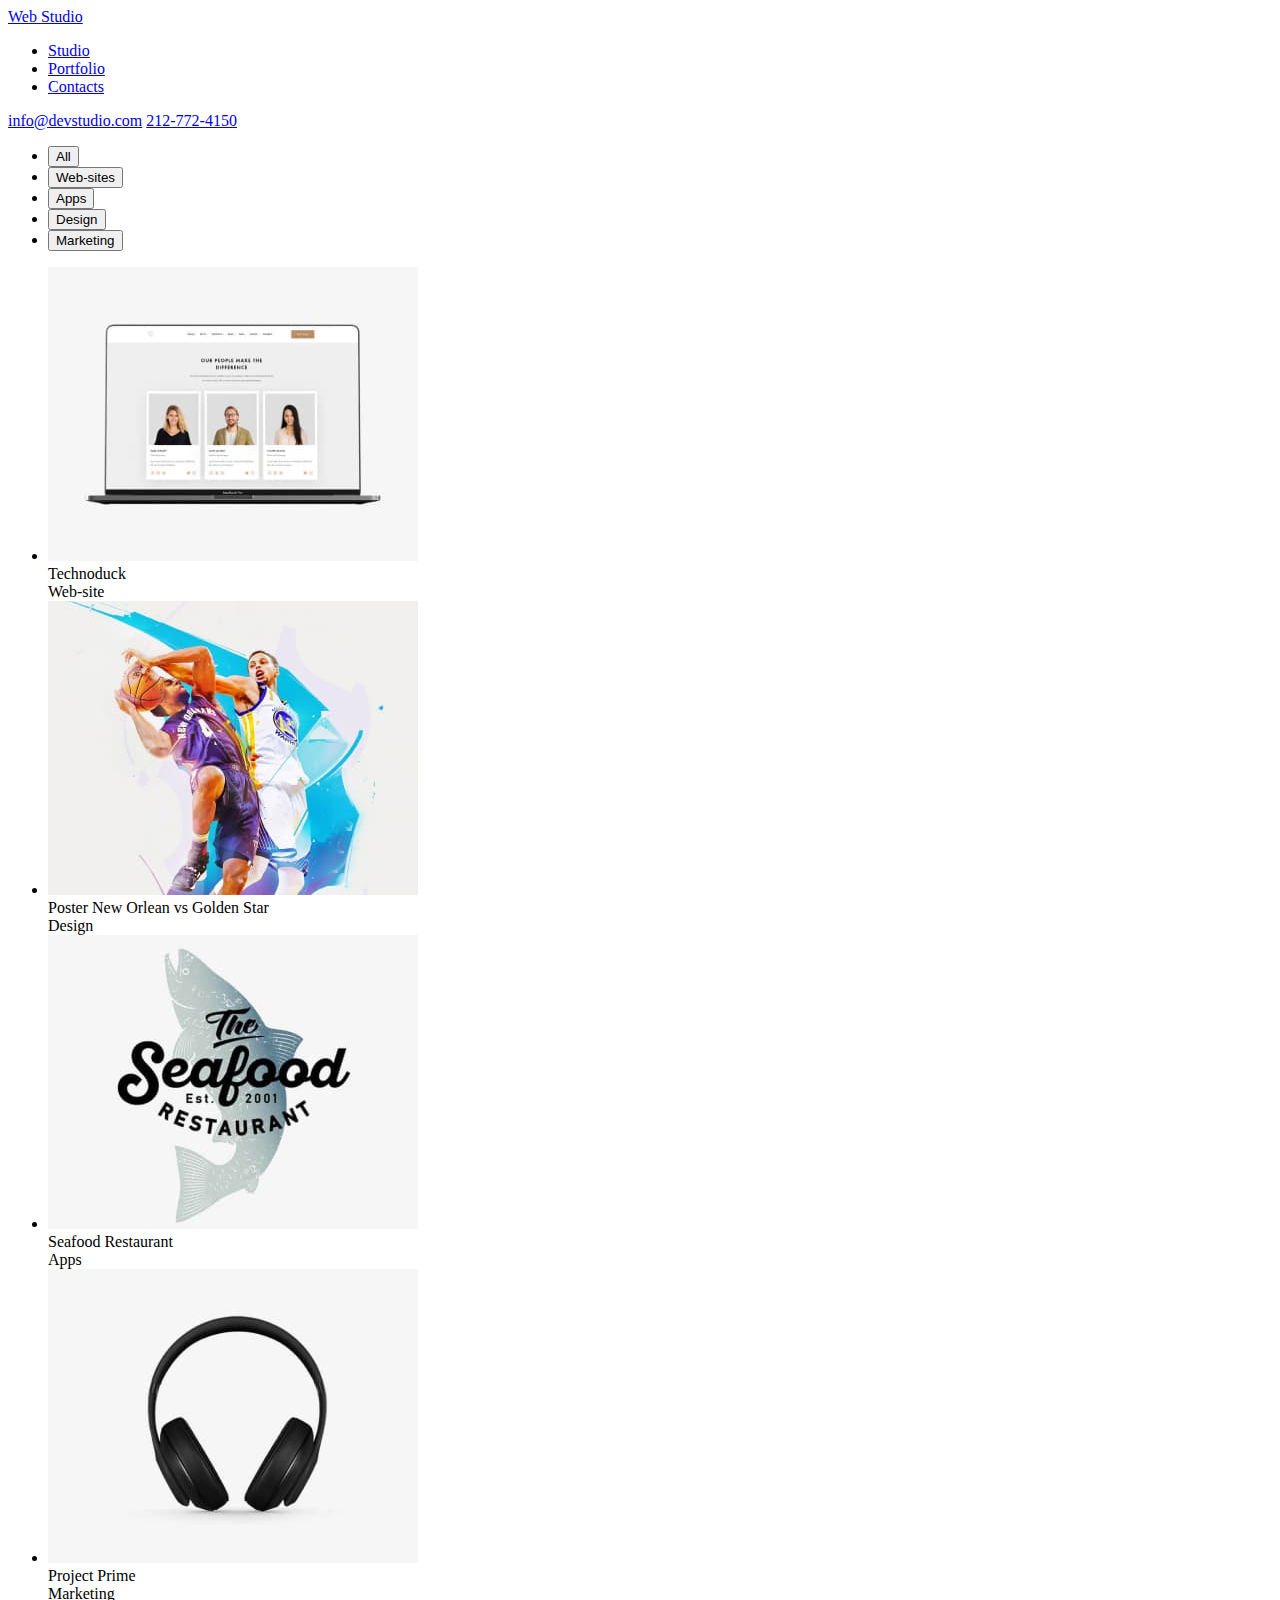
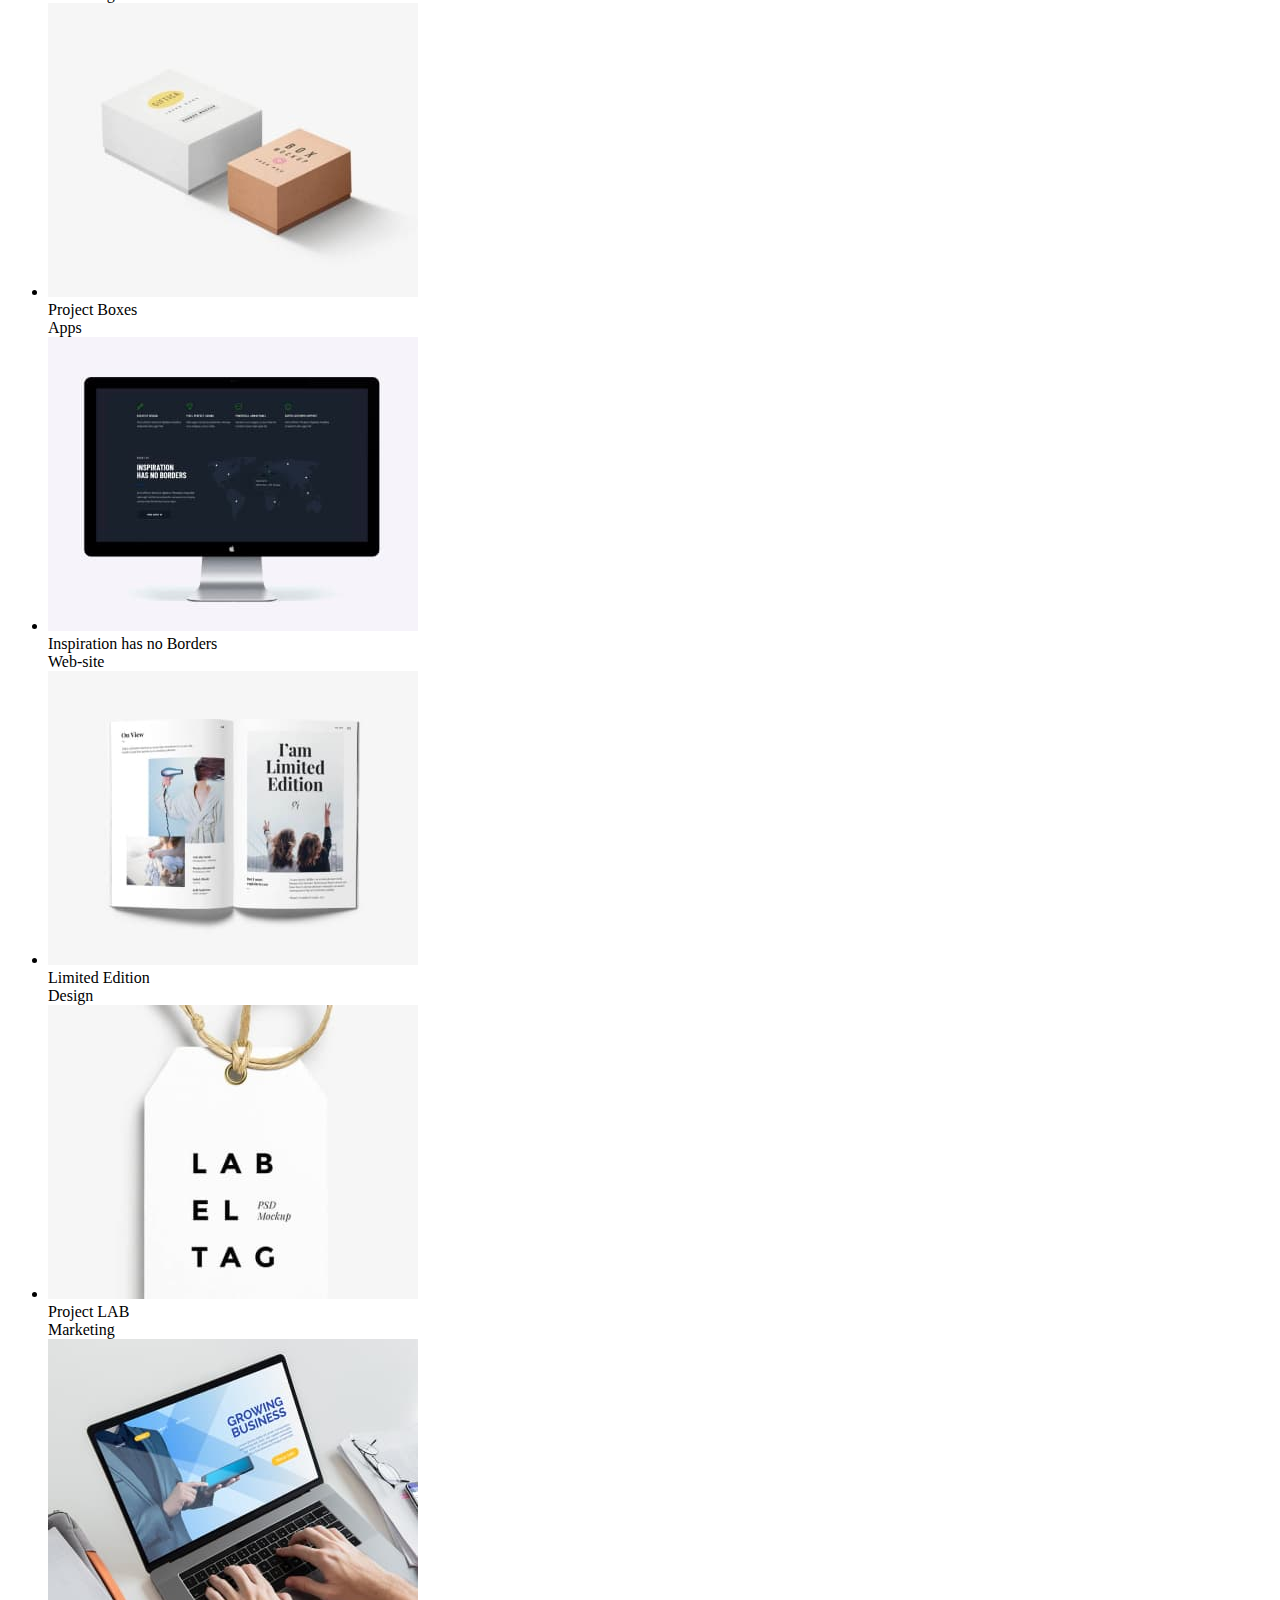
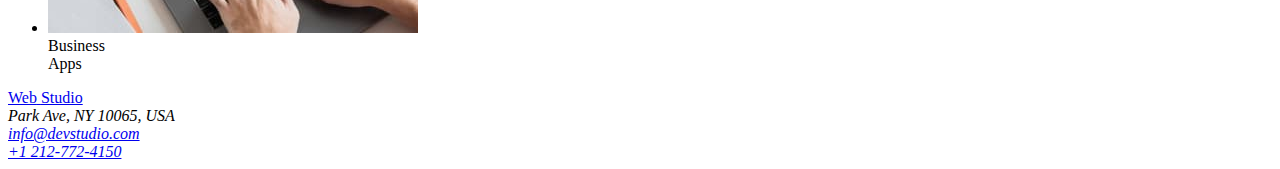
==== portfolio.html @ ecce1c5d "Add html files" ====
<!DOCTYPE html>
  <html lang="en">
  <head>
    <meta charset="UTF-8">
    <meta name="viewport" content="width=device-width, initial-scale=1.0">
     <title>Portfolio</title>

     <link rel="preconnect" href="https://fonts.googleapis.com">
     <link rel="preconnect" href="https://fonts.gstatic.com" crossorigin>
     <link href="https://fonts.googleapis.com/css2?family=Raleway:wght@700&family=Roboto:wght@400;500;700;900&display=swap" rel="stylesheet">

     <link rel="stylesheet" href="css/style.css" />
   </head>

<body>
  <header class="global-header">
    <a href="./logo.html"
    target="_blank">

    <span class="Web-header">Web</span>
    <span class="Studio-header">Studio</span>
    </a>

   <nav class="main-navigation">
    <ul>
        <li><a href="index.html" class="nav-link current">Studio</a></li>
        <li><a href="portfolio.html" class="nav-link">Portfolio</a></li>
        <li><a href="#" class= "nav-link">Contacts</a></li>
    </ul>
   </nav>
  </header>

   <nav class="contacts-header">
    <a href="mailto:info@devstudio.com">info@devstudio.com</a>
    <a href="tel:212-772-4150">212-772-4150</a>
  </nav>

 <main class="projects">
 <section>

    <nav class="types-of-projects">
        <ul>
            <li><button type="button">All</button></li>
            <li><button type="button">Web-sites</button></li>
            <li><button type="button">Apps</button></li>
            <li><button type="button">Design</button></li>
            <li><button type="button">Marketing</button></li>
        </ul>
    </nav>

        <ul>
        <li>
            <img src="images/portfolio1.jpg" alt="Technoduck" width="370" />
            <br />
            <span class="project-title">Technoduck</span>
            <br />
            <span class="project-type">Web-site</span>
        </li>
       
        <li>
            <img src="./images/portfolio2.jpg" alt="Poster New Orlean vs Golden Star" width="370"/>
            <br />
           <span class="project-title">Poster New Orlean vs Golden Star</span>
            <br />
           <span class="project-type">Design</span>
        </li>
       
        <li>
            <img src="./images/portfolio3.jpg" alt="Seafood Restaurant" width="370" />
            <br />
            <span class="project-title">Seafood Restaurant</span>
            <br />
            <span class="project-type">Apps</span>
        </li>
       
        <li>
            <img src="./images/portfolio4.jpg" alt="Project Prime" width="370" />
            <br />
            <span class="project-title">Project Prime</span>
            <br />
            <span class="project-type">Marketing</span>
        </li>
       
        <li>
            <img src="./images/portfolio5.jpg" alt="Project Boxes" width="370" />
            <br />
            <span class="project-title">Project Boxes</span>
            <br />
            <span class="project-type">Apps</span>
        </li>
       
        <li>
            <img src="./images/portfolio6.jpg" alt="Inspiration has no Borders" width="370" />
            <br />
            <span class="project-title">Inspiration has no Borders</span>
            <br />
            <span class="project-type">Web-site</span>
        </li>
       
        <li>
            <img src="./images/portfolio7.jpg" alt="Limited Edition" width="370" />
            <br />
            <span class="project-title">Limited Edition</span>
            <br />
            <span class="project-type">Design</span>
        </li>
       
        <li>
            <img src="./images/portfolio8.jpg" alt="Project LAB" width="370" />
            <br />
            <span class="project-title">Project LAB</span>
            <br />
            <span class="project-type">Marketing</span>
        </li>

        <li>
            <img src="./images/portfolio9.jpg" alt="Growing Business" width="370" />
            <br />
            <span class="project-title">Business</span>
            <br />
            <span class="project-type">Apps</span>
        </li>
       
           </ul>
       
         </section>
         </main>

  <footer class="address">

    <a href="./logo.html"
    target="_blank">

    <span class="Web">Web</span>
    <span class="Studio">Studio</span>
    </a>

    <address class="address-footer">Park Ave, NY 10065, USA</address>
    <address class="contacts-footer">
        <a href="mailto:info@devstudio.com" >info@devstudio.com</a><br />
        <a href="tel:+1212-772-4150">+1 212-772-4150</a>
      </address>

   </footer>
  </body>
  </html>
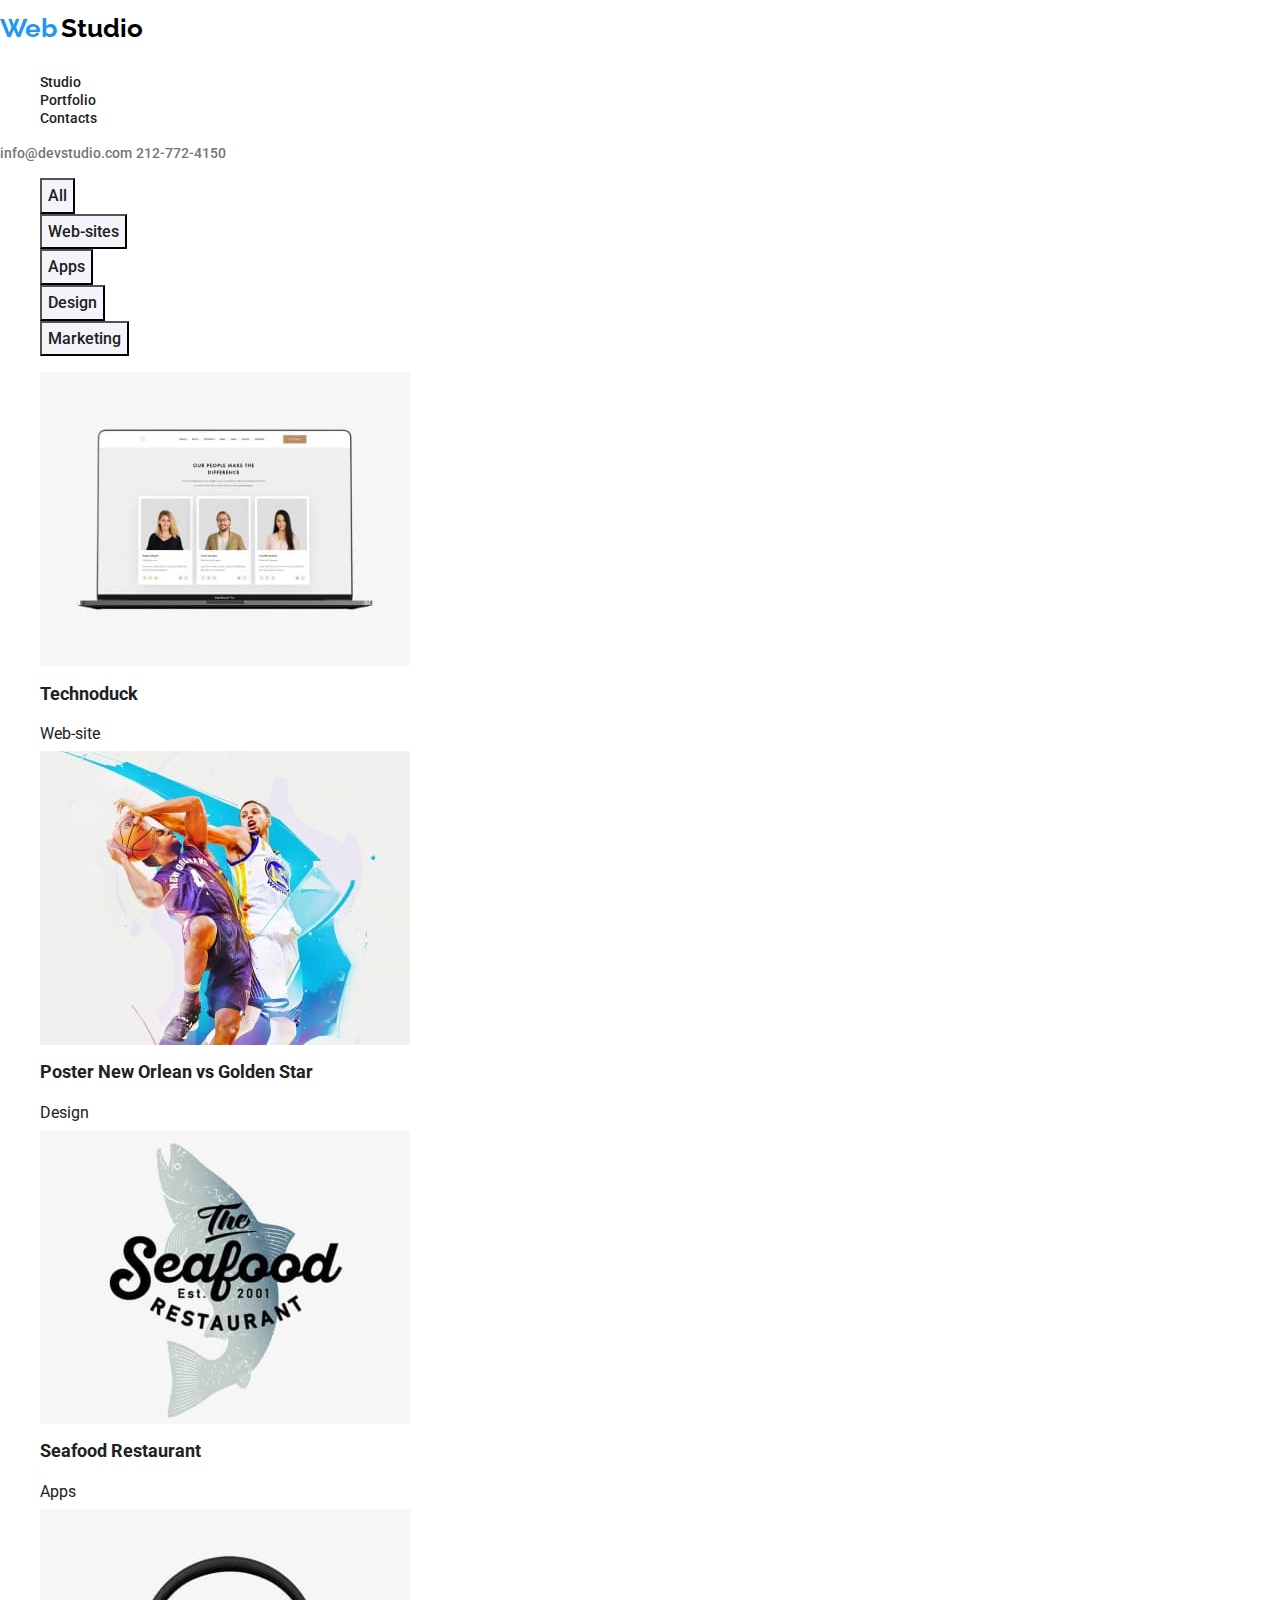
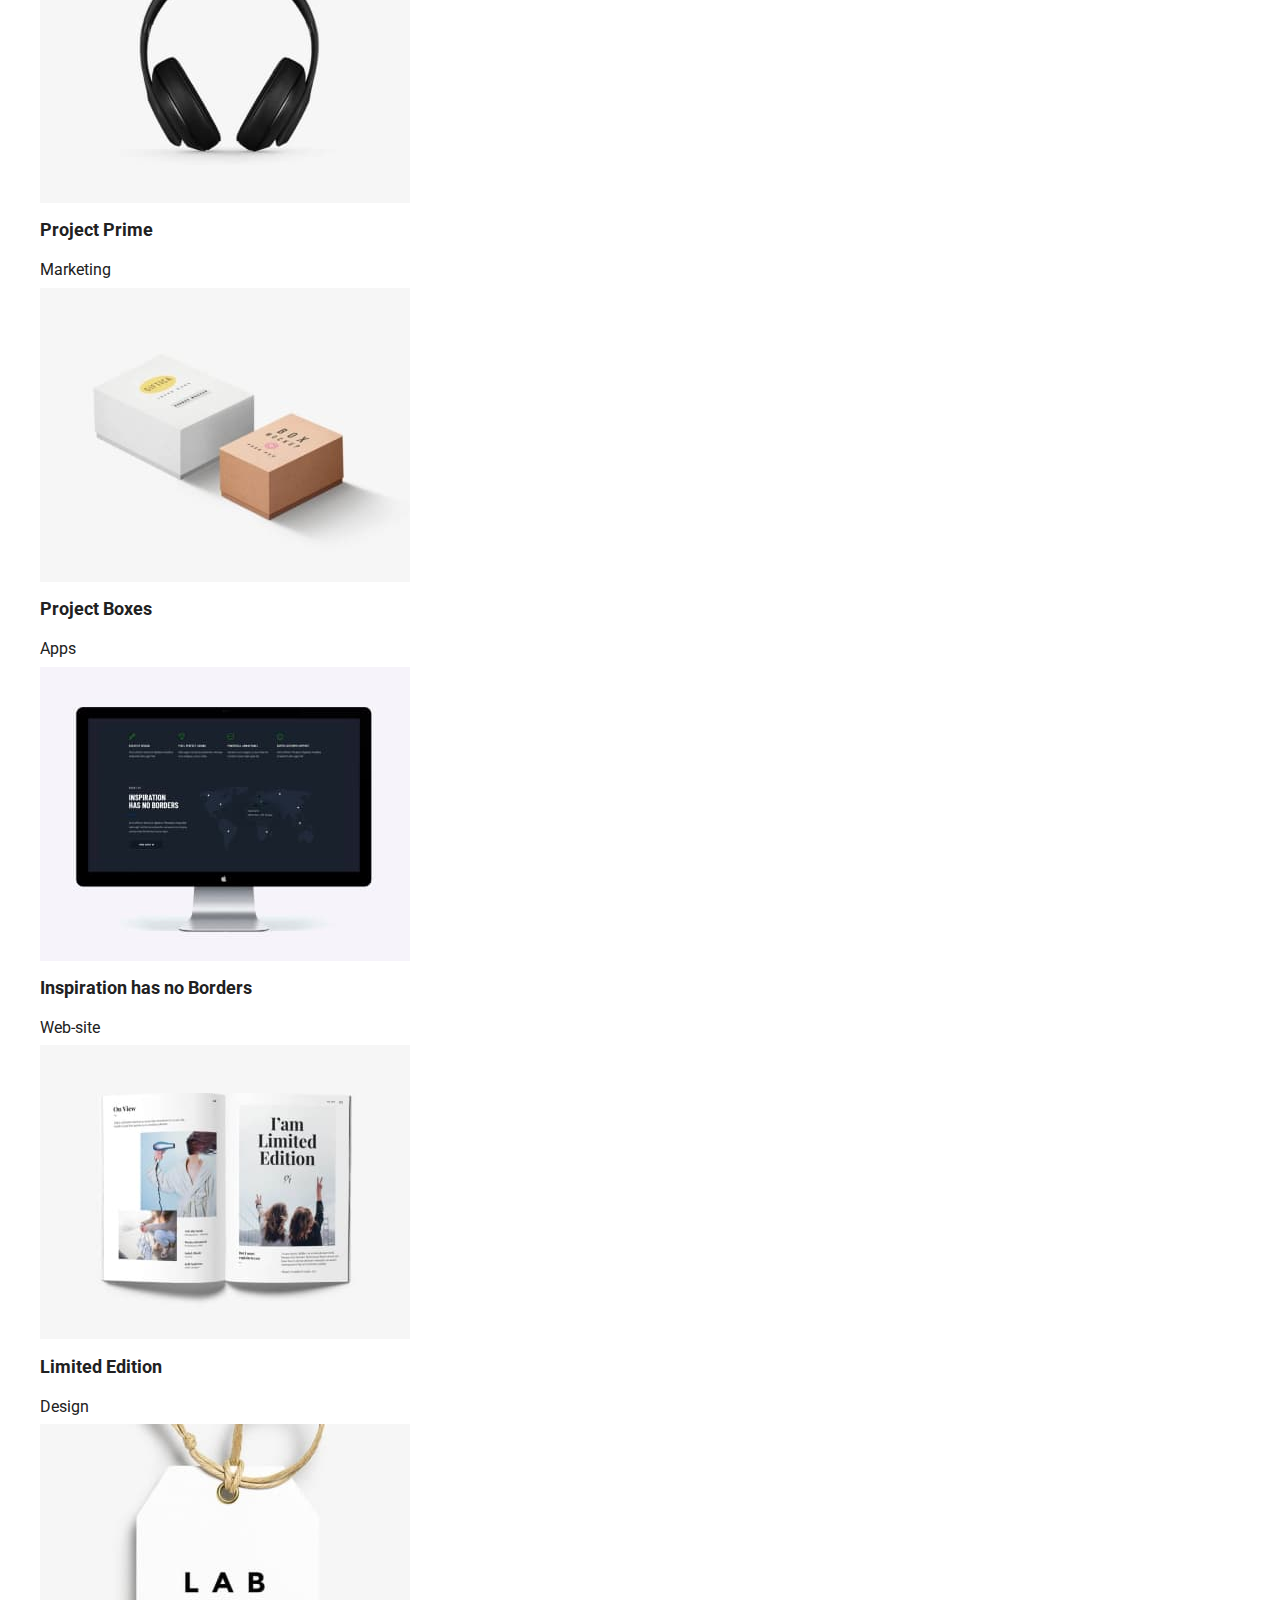
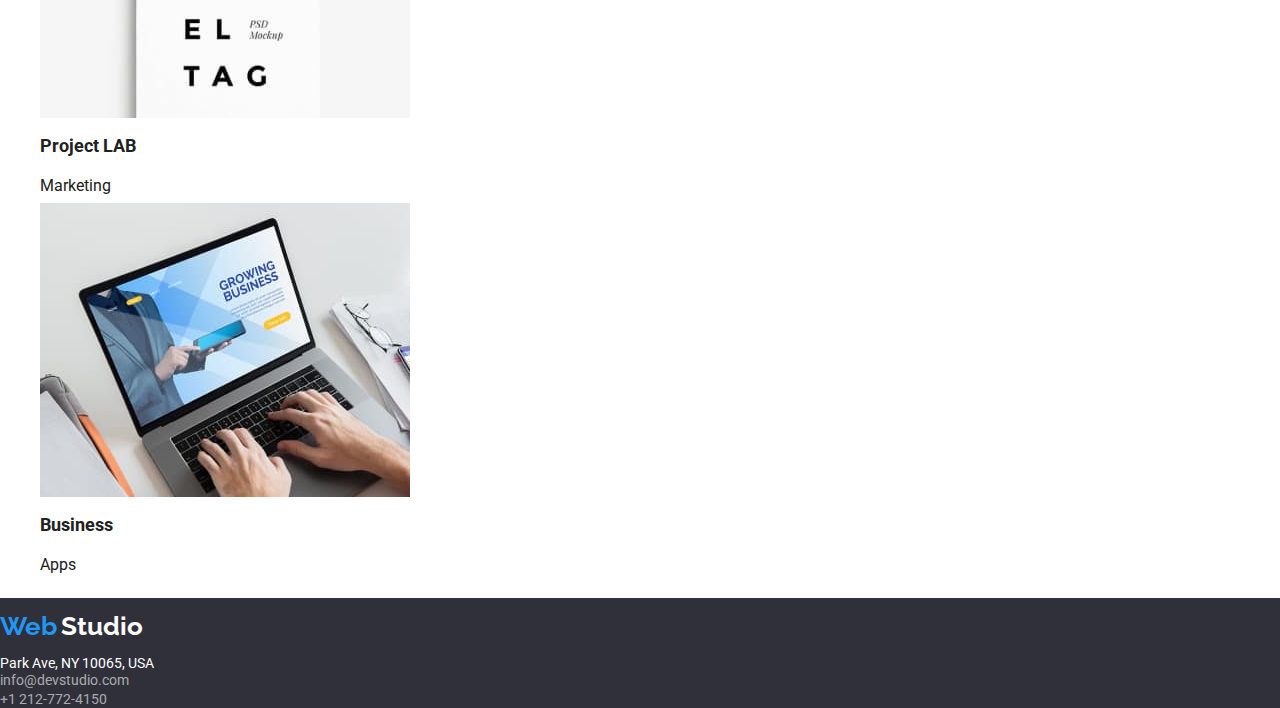
==== commit 65adba2d: "Started homework" ====
--- a/portfolio.html
+++ b/portfolio.html
@@ -9,6 +9,11 @@
      <link rel="preconnect" href="https://fonts.gstatic.com" crossorigin>
      <link href="https://fonts.googleapis.com/css2?family=Raleway:wght@700&family=Roboto:wght@400;500;700;900&display=swap" rel="stylesheet">
 
+     <link
+     rel="stylesheet"
+     href="https://cdnjs.cloudflare.com/ajax/libs/modern-normalize/1.0.0/modern-normalize.min.css"
+   />
+   
      <link rel="stylesheet" href="css/style.css" />
    </head>
 
--- a/css/style.css
+++ b/css/style.css
@@ -0,0 +1,223 @@
+body {
+    color:#212121;
+    font-family: Roboto, sans-serif;
+}
+
+.current{
+    color: var(#2196F3);
+}
+
+ul {
+    list-style-type: none;
+}
+
+.solutions-for-business {
+    background-color: #2F303A;
+}
+
+.solutions-for-business button {
+    background-color:#2196F3;
+    color: #FFFFFF;
+    font-family: inherit;
+    font-weight: 700;
+    font-size: 16px;
+    line-height: 2.14;
+    letter-spacing: 6%;
+    text-align: center;
+}
+
+.solutions-for-business button:hover,
+.solutions-for-business button:focus {
+    cursor: pointer;
+    background-color:#1c8fee;
+    text-shadow: 0px 4px 4px 0px #00000026;
+}
+
+.team {
+    background-color:#F5F4FA;
+}
+
+.team-members {
+    background-color: white;
+}
+
+h1 {
+    color: #FFFFFF;
+    font-weight: 900;
+    font-size: 44px;
+    line-height: 4.28;
+    letter-spacing: 6%;
+    text-align: center;
+}
+
+h2 {
+    color: background: #212121;    ;
+    font-weight: 700;
+    font-size: 36px;
+    line-height: 3.01;
+    letter-spacing: 3%;
+    text-align: center;
+}
+
+h3 {
+    color: background: #212121;
+    font-weight: 700;
+    font-size: 14px;
+    line-height: 1.17;
+    letter-spacing: 3%;
+}
+
+h4 {
+    color: background: #212121;
+    font-weight: 500;
+    font-size: 16px;
+    line-height: 1.33;
+    letter-spacing: 3%;
+    text-align: center;
+}
+
+p {
+    color: background: #757575;
+    font-size: 16px;
+    line-height: 1.33;
+    letter-spacing: 3%;
+    text-align: center;
+}
+
+.types-of-projects button {
+    cursor: pointer;
+    background-color: #F5F4FA;
+    color: #212121;
+    font-family: inherit;
+    font-weight: 500;
+    font-size: 16px;
+    line-height: 1.85;
+    letter-spacing: 3%;
+}
+
+.projects .types-of-projects button:hover,
+.projects .types-of-projects button:focus {
+    color:#FFFFFF;
+    background-color:#2196F3;
+}
+
+.project-title {
+    color: background: #212121;
+    font-weight: 700;
+    font-size: 18px;
+    line-height: 2.57;
+    letter-spacing: 6%;
+}
+
+.project-type {
+    color:background: #757575;
+    font-weight: 400;
+    font-size: 16px;
+    line-height: 2.14;
+    letter-spacing: 3%;
+}
+
+.global-header .main-navigation a {
+    color:#212121;
+    font-weight: 500;
+    font-size: 14px;
+    line-height: 1.17;
+    letter-spacing: 2%;
+    text-decoration: none;
+}
+
+.global-header .main-navigation a:hover,
+.global-header .main-navigation a:focus { 
+    color:#2196F3;
+}
+
+.contacts-header a {
+    color: #757575;
+    font-weight: 500;
+    font-size: 14px;
+    line-height: 1.17;
+    letter-spacing: 2%;
+    text-decoration: none;
+}
+
+.contacts-header a:hover,
+.contacts-header a:focus {
+color:#2196F3;
+}
+
+.address {
+    background-color: #2F303A;
+}
+
+.address a {
+    text-decoration: none;
+}
+.address a:link
+.address a:focus {
+    color:#FFFFFF99;
+}
+
+.address-footer {
+    color:#FFFFFF;
+    font-weight: 400;
+    font-size: 14px;
+    line-height: 1.17;
+    letter-spacing: 3%;
+    font-style: normal;
+}
+
+.address .contacts-footer a {
+    color:#FFFFFF99;
+    font-weight: 400;
+    font-size: 14px;
+    line-height: 1.14;
+    letter-spacing: 3%;
+    font-style: normal;
+}
+
+.address .contacts-footer a:hover,
+.address .contacts-footer a:focus {
+color:#2196F3;
+}
+
+.Web {
+    color: #2196f3;
+    font-family: Raleway;
+    font-weight: 700;
+    font-size: 26px;
+    line-height: 2.18;
+    letter-spacing: 3%;
+}
+
+.Studio {
+    color:#FFFFFF;
+    font-family: Raleway;
+    font-weight: 700;
+    font-size: 26px;
+    line-height: 2.18;
+    letter-spacing: 3%;
+}
+.Web-header {
+    color:#2196f3;
+    font-family: Raleway;
+    font-weight: 700;
+    font-size: 26px;
+    line-height: 2.18;
+    letter-spacing: 3%;
+}
+
+.Studio-header {
+    color:#000000 ;
+    font-family: Raleway;
+    font-weight: 700;
+    font-size: 26px;
+    line-height: 2.18;
+    letter-spacing: 3%;
+}
+
+a {
+    text-decoration: none;
+}
+
+
+border-bottom: 1px solid #ececec;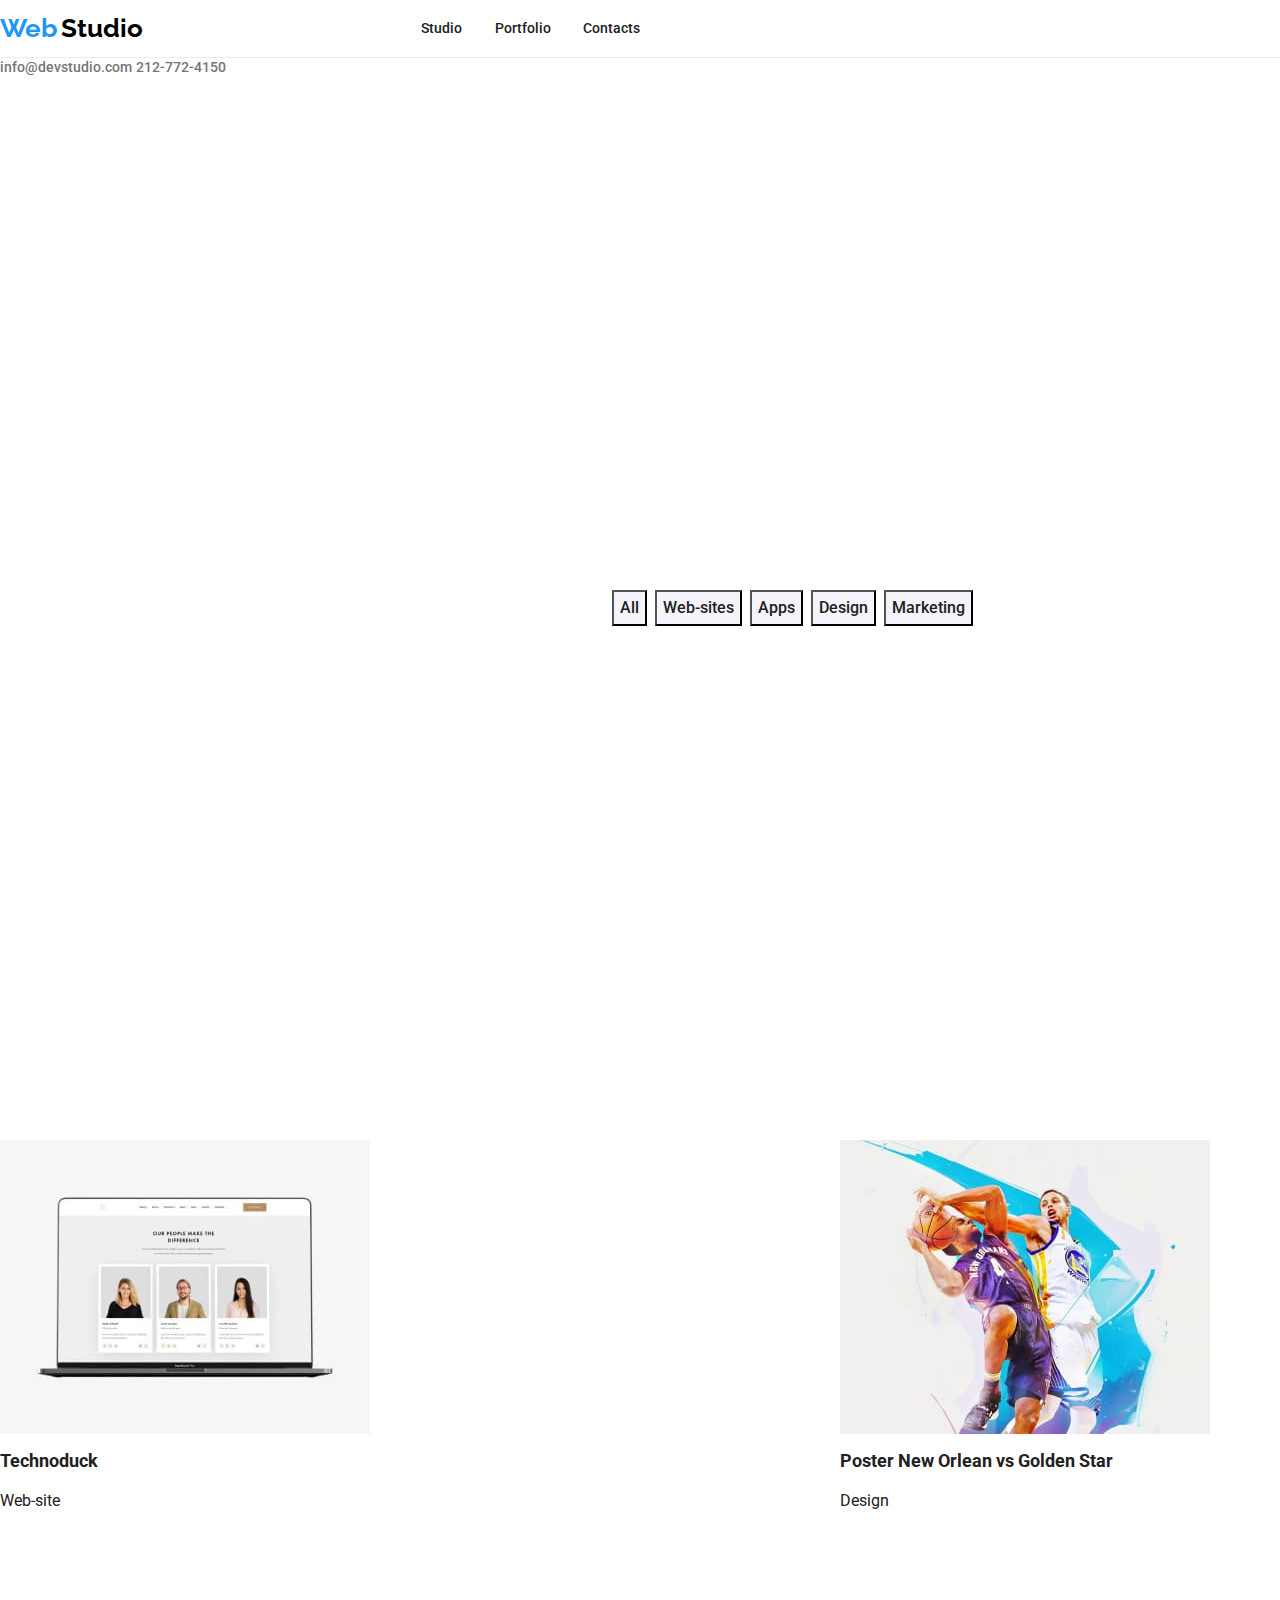
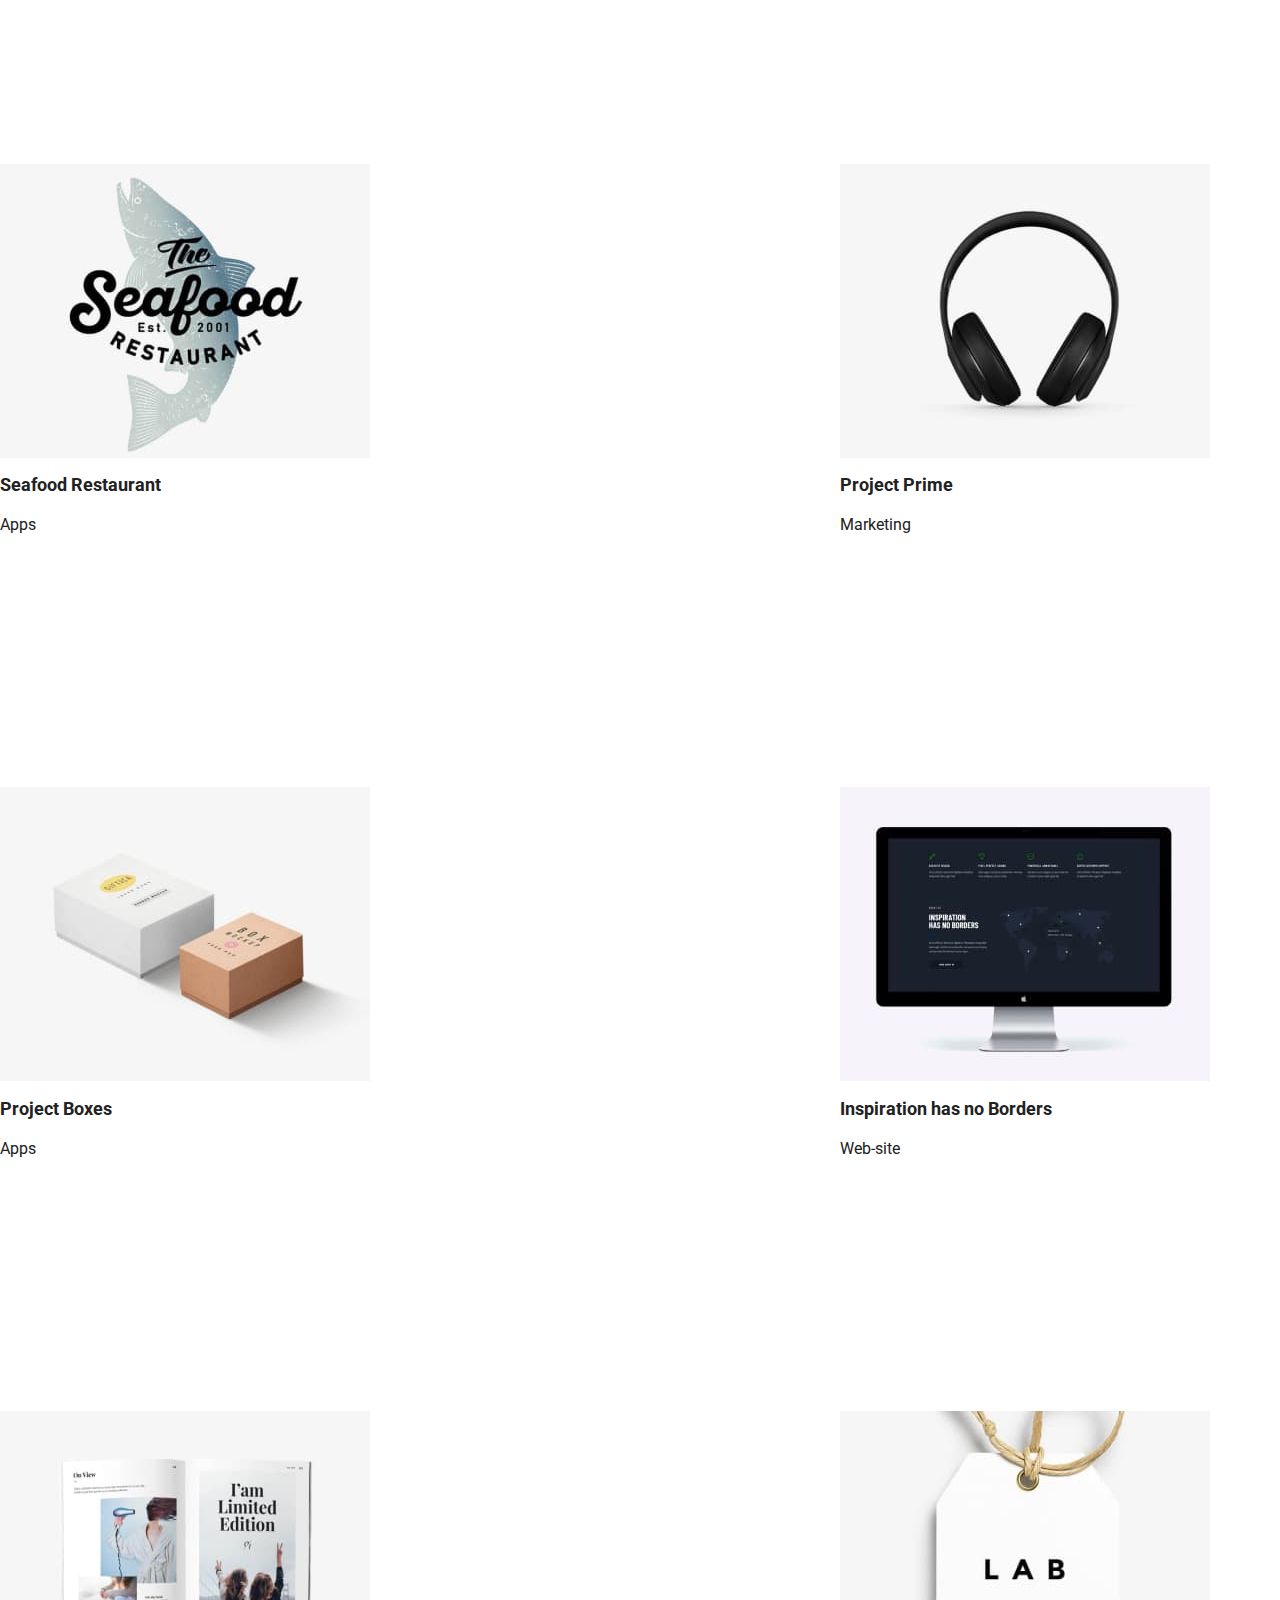
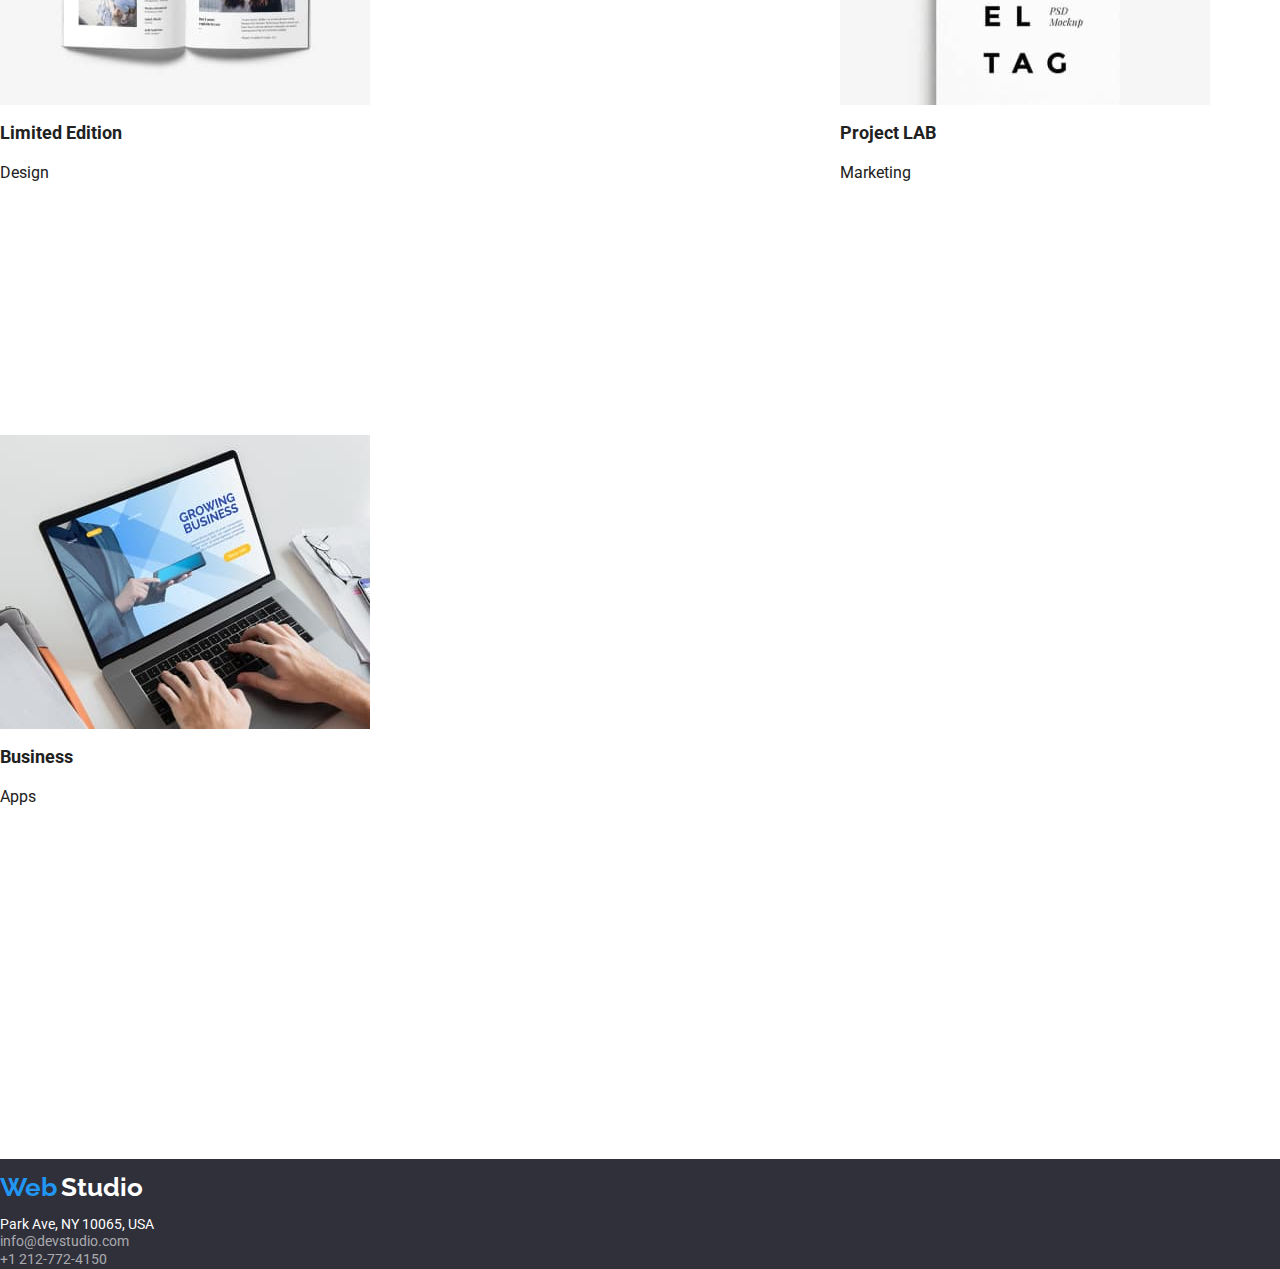
==== commit e6104a6e: "Worked on layout" ====
--- a/portfolio.html
+++ b/portfolio.html
@@ -13,18 +13,20 @@
      rel="stylesheet"
      href="https://cdnjs.cloudflare.com/ajax/libs/modern-normalize/1.0.0/modern-normalize.min.css"
    />
-   
+
      <link rel="stylesheet" href="css/style.css" />
    </head>
 
-<body>
+<body class="container">
   <header class="global-header">
     <a href="./logo.html"
     target="_blank">
 
+    <div class="nav-container">
     <span class="Web-header">Web</span>
     <span class="Studio-header">Studio</span>
     </a>
+
 
    <nav class="main-navigation">
     <ul>
@@ -35,26 +37,31 @@
    </nav>
   </header>
 
+  <div class="contacts-container">
    <nav class="contacts-header">
     <a href="mailto:info@devstudio.com">info@devstudio.com</a>
     <a href="tel:212-772-4150">212-772-4150</a>
   </nav>
+  </div>
+</div>
 
  <main class="projects">
  <section>
-
+    <div class="projects-container">
     <nav class="types-of-projects">
         <ul>
-            <li><button type="button">All</button></li>
-            <li><button type="button">Web-sites</button></li>
-            <li><button type="button">Apps</button></li>
-            <li><button type="button">Design</button></li>
-            <li><button type="button">Marketing</button></li>
+            <li><button type="button" class="buttons">All</button></li>
+            <li><button type="button" class="buttons">Web-sites</button></li>
+            <li><button type="button" class="buttons">Apps</button></li>
+            <li><button type="button" class="buttons">Design</button></li>
+            <li><button type="button" class="buttons">Marketing</button></li>
         </ul>
     </nav>
+    </div>
 
-        <ul>
-        <li>
+        <ul class="card-set">
+
+        <li class="items">
             <img src="images/portfolio1.jpg" alt="Technoduck" width="370" />
             <br />
             <span class="project-title">Technoduck</span>
@@ -62,7 +69,7 @@
             <span class="project-type">Web-site</span>
         </li>
        
-        <li>
+        <li class="items">
             <img src="./images/portfolio2.jpg" alt="Poster New Orlean vs Golden Star" width="370"/>
             <br />
            <span class="project-title">Poster New Orlean vs Golden Star</span>
@@ -70,7 +77,7 @@
            <span class="project-type">Design</span>
         </li>
        
-        <li>
+        <li class="items">
             <img src="./images/portfolio3.jpg" alt="Seafood Restaurant" width="370" />
             <br />
             <span class="project-title">Seafood Restaurant</span>
@@ -78,7 +85,7 @@
             <span class="project-type">Apps</span>
         </li>
        
-        <li>
+        <li class="items">
             <img src="./images/portfolio4.jpg" alt="Project Prime" width="370" />
             <br />
             <span class="project-title">Project Prime</span>
@@ -86,7 +93,7 @@
             <span class="project-type">Marketing</span>
         </li>
        
-        <li>
+        <li class="items">
             <img src="./images/portfolio5.jpg" alt="Project Boxes" width="370" />
             <br />
             <span class="project-title">Project Boxes</span>
@@ -94,7 +101,7 @@
             <span class="project-type">Apps</span>
         </li>
        
-        <li>
+        <li class="items">
             <img src="./images/portfolio6.jpg" alt="Inspiration has no Borders" width="370" />
             <br />
             <span class="project-title">Inspiration has no Borders</span>
@@ -102,7 +109,7 @@
             <span class="project-type">Web-site</span>
         </li>
        
-        <li>
+        <li class="items">
             <img src="./images/portfolio7.jpg" alt="Limited Edition" width="370" />
             <br />
             <span class="project-title">Limited Edition</span>
@@ -110,7 +117,7 @@
             <span class="project-type">Design</span>
         </li>
        
-        <li>
+        <li class="items">
             <img src="./images/portfolio8.jpg" alt="Project LAB" width="370" />
             <br />
             <span class="project-title">Project LAB</span>
@@ -118,7 +125,7 @@
             <span class="project-type">Marketing</span>
         </li>
 
-        <li>
+        <li class="items">
             <img src="./images/portfolio9.jpg" alt="Growing Business" width="370" />
             <br />
             <span class="project-title">Business</span>
@@ -127,7 +134,7 @@
         </li>
        
            </ul>
-       
+        </div>
          </section>
          </main>
 
@@ -147,5 +154,6 @@
       </address>
 
    </footer>
+
   </body>
   </html>--- a/css/style.css
+++ b/css/style.css
@@ -220,4 +220,113 @@
 }
 
 
-border-bottom: 1px solid #ececec;+
+
+
+.container {
+    width: 1600px;
+    text-align: center
+    padding:100px;
+}
+
+.global-header {
+    border-bottom: 1px solid #ececec;
+}
+
+
+.global-header .main-navigation ul{
+    display: flex; 
+    width: 259px;
+    justify-content: space-between;
+}
+
+.nav-container {
+    display: flex;
+    width: 40%;
+    align-items: center;
+    justify-content: space-between;
+}
+
+.contacts-container{
+    display: flex;
+    width: 40%;
+    justify-content: space-between;
+    align-items: center;
+}
+
+.projects-container ul{
+    display: flex;
+    flex-direction: row;
+    margin: 514px;
+    justify-content: center;
+    align-items: center;
+    width: 516px;
+    gap: 8px;
+}
+
+.what-we-do ul{
+    display: flex;
+    flex-direction: row;
+    margin: 215px;
+    justify-content: center;
+    align-items: center;
+    width: 1170px;
+    gap: 30px;
+}
+
+.team ul{
+    display: flex;
+    flex-direction: row;
+    margin: 215px;
+    justify-content: center;
+    align-items: center;
+    width: 1170px;
+    gap: 30px;
+}
+
+.values{
+  display: flex;
+  flex-wrap: wrap;
+  gap: 30px;
+  width: 1170px;
+  list-style: none;
+}
+
+.value-item {
+    margin-left: 215px;
+    margin-top: 215px;
+    flex-basis: calc((100% - 30px) / 4);
+}
+
+.solutions-for-business button {
+    display: flex;
+    align-items: center;
+    border-radius: 4px;
+    margin: 0 auto;
+    padding: 10px 19px 10px 20px;
+}
+
+.card-set {
+    display: flex;
+    flex-wrap: wrap;
+    gap: 30px;
+    padding: 0;
+    list-style: none;
+    margin-left: -215px;
+    margin-top: -215px;
+    margin-bottom: 345px;
+  }
+
+  .items {
+    margin-left: 215px;
+    margin-top: 215px;
+  }
+
+  .items {
+    flex-basis: calc((100% - 30px) / 3);
+  }
+
+  .address-container {
+    margin-left: 215px;
+  }
+
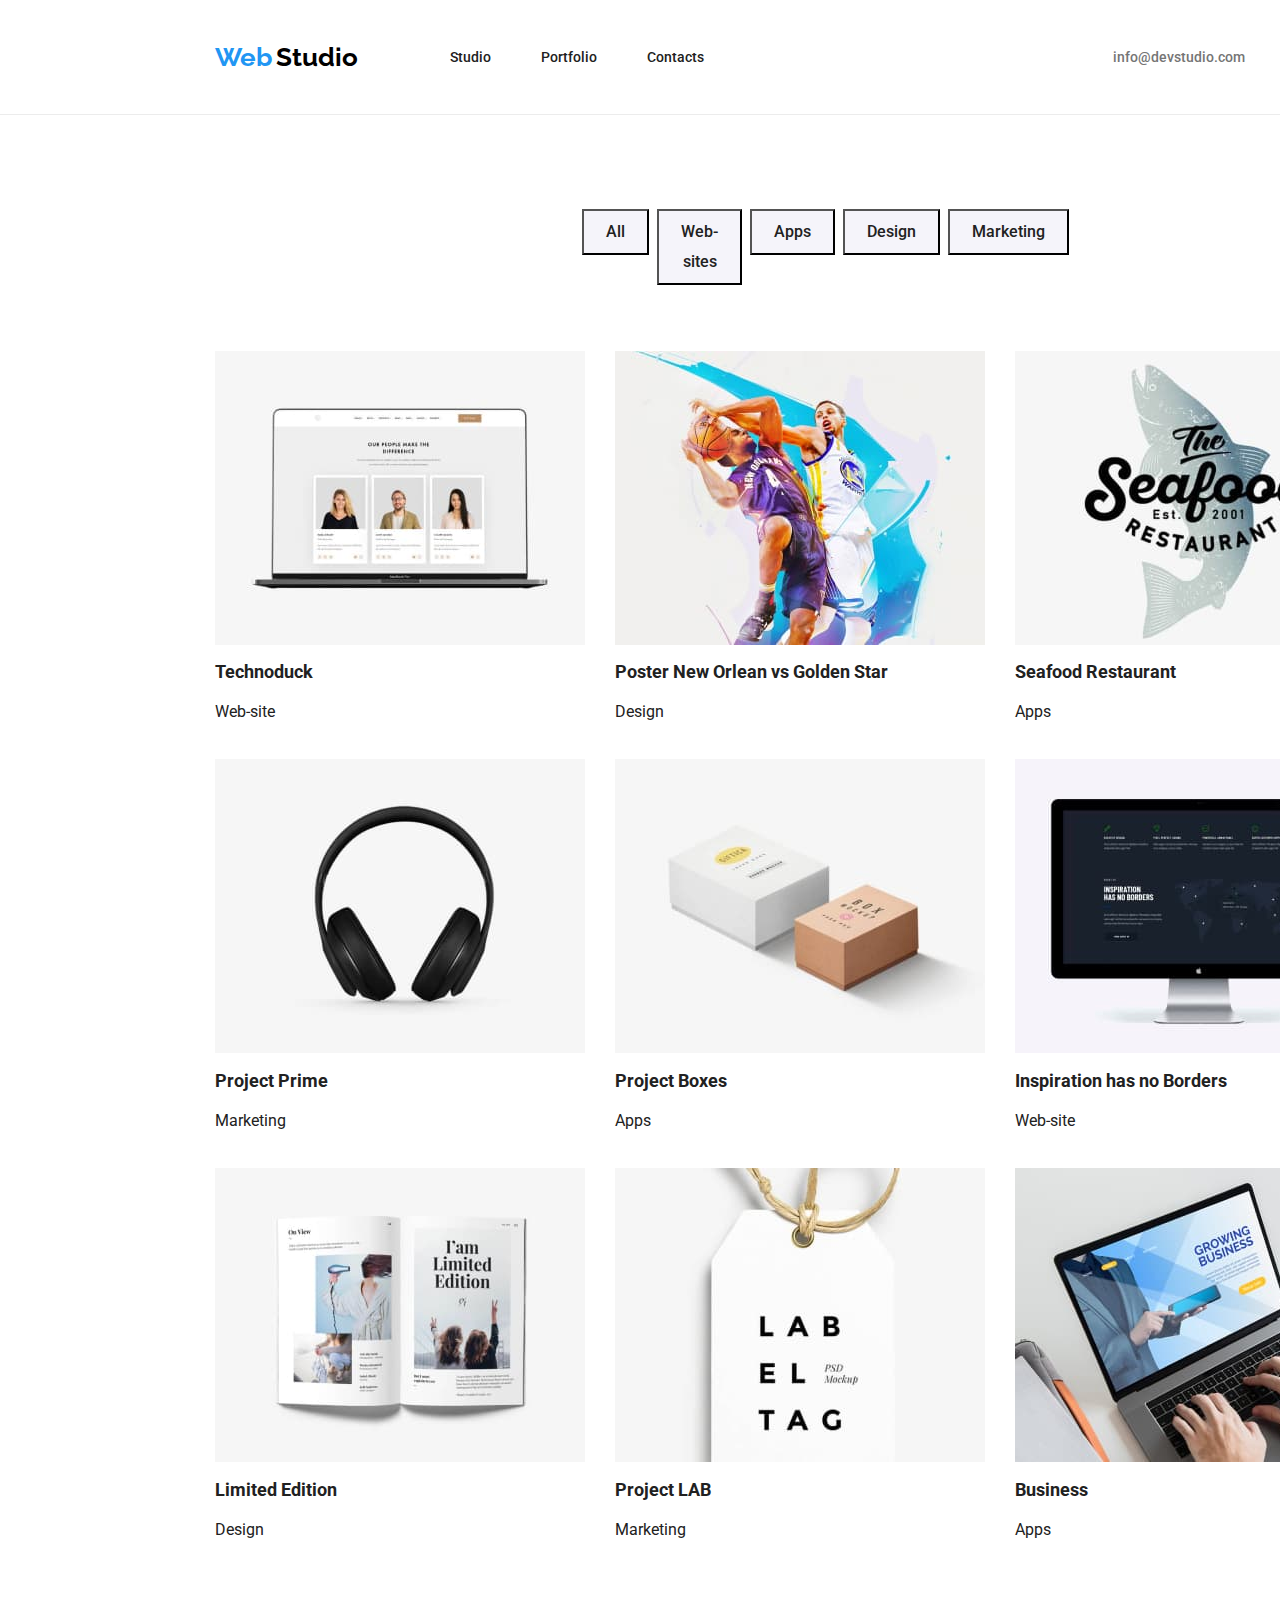
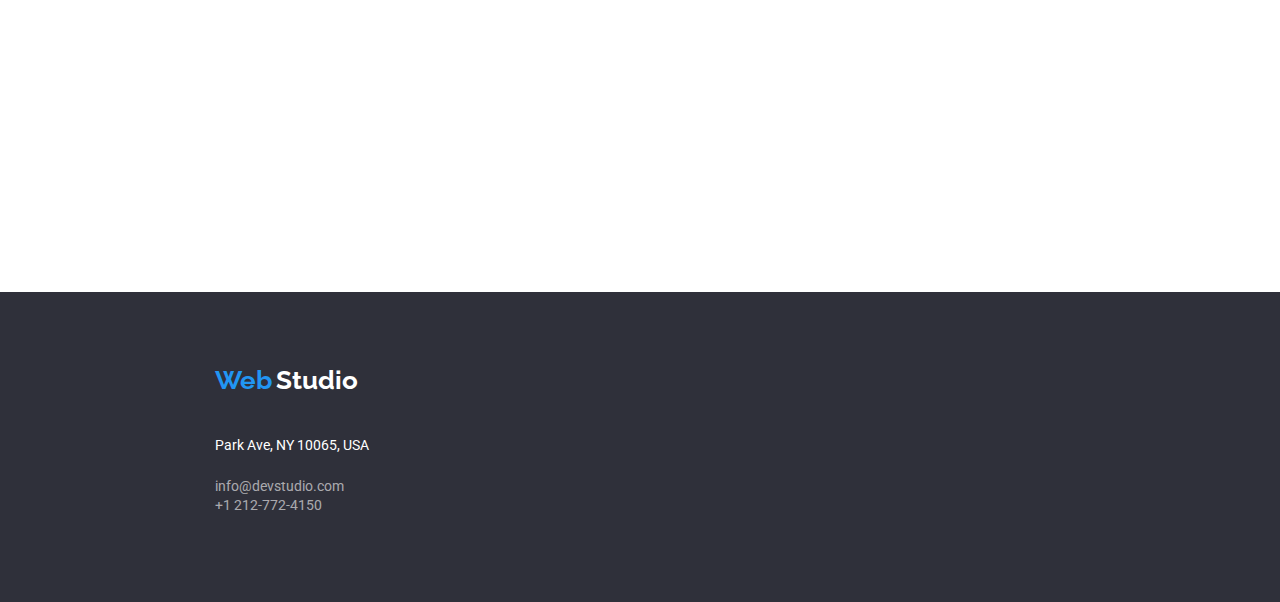
==== commit 9fab4657: "Worked more on layout" ====
--- a/portfolio.html
+++ b/portfolio.html
@@ -35,32 +35,27 @@
         <li><a href="#" class= "nav-link">Contacts</a></li>
     </ul>
    </nav>
-  </header>
-
-  <div class="contacts-container">
-   <nav class="contacts-header">
+  
+   <nav class="contacts-header2">
     <a href="mailto:info@devstudio.com">info@devstudio.com</a>
     <a href="tel:212-772-4150">212-772-4150</a>
   </nav>
-  </div>
 </div>
+</header>
 
  <main class="projects">
- <section>
-    <div class="projects-container">
+ <section class="portfolio-container">
     <nav class="types-of-projects">
         <ul>
-            <li><button type="button" class="buttons">All</button></li>
-            <li><button type="button" class="buttons">Web-sites</button></li>
-            <li><button type="button" class="buttons">Apps</button></li>
-            <li><button type="button" class="buttons">Design</button></li>
-            <li><button type="button" class="buttons">Marketing</button></li>
+            <li><button type="button">All</button></li>
+            <li><button type="button">Web-sites</button></li>
+            <li><button type="button">Apps</button></li>
+            <li><button type="button">Design</button></li>
+            <li><button type="button">Marketing</button></li>
         </ul>
     </nav>
-    </div>
 
         <ul class="card-set">
-
         <li class="items">
             <img src="images/portfolio1.jpg" alt="Technoduck" width="370" />
             <br />
@@ -133,8 +128,7 @@
             <span class="project-type">Apps</span>
         </li>
        
-           </ul>
-        </div>
+    </ul>
          </section>
          </main>
 
@@ -143,6 +137,7 @@
     <a href="./logo.html"
     target="_blank">
 
+    <div class="address-container">
     <span class="Web">Web</span>
     <span class="Studio">Studio</span>
     </a>
@@ -152,7 +147,7 @@
         <a href="mailto:info@devstudio.com" >info@devstudio.com</a><br />
         <a href="tel:+1212-772-4150">+1 212-772-4150</a>
       </address>
-
+    </div>
    </footer>
 
   </body>
--- a/css/style.css
+++ b/css/style.css
@@ -145,6 +145,20 @@
 color:#2196F3;
 }
 
+.contacts-header2 a {
+    color: #757575;
+    font-weight: 500;
+    font-size: 14px;
+    line-height: 1.17;
+    letter-spacing: 2%;
+    text-decoration: none;
+}
+
+.contacts-header2 a:hover,
+.contacts-header2 a:focus {
+color:#2196F3;
+}
+
 .address {
     background-color: #2F303A;
 }
@@ -223,45 +237,51 @@
 
 
 
-.container {
-    width: 1600px;
-    text-align: center
-    padding:100px;
-}
-
-.global-header {
-    border-bottom: 1px solid #ececec;
-}
-
-
-.global-header .main-navigation ul{
+
+
+
+
+
+
+
+
+
+
+
+
+.global-header .main-navigation ul {
     display: flex; 
     width: 259px;
     justify-content: space-between;
+    gap: 50px;
+    padding: 32px;
 }
 
 .nav-container {
     display: flex;
-    width: 40%;
     align-items: center;
     justify-content: space-between;
-}
-
-.contacts-container{
-    display: flex;
-    width: 40%;
-    justify-content: space-between;
-    align-items: center;
-}
-
-.projects-container ul{
+    margin-left: 215px;
+}
+
+.contacts-header {
     display: flex;
     flex-direction: row;
-    margin: 514px;
-    justify-content: center;
-    align-items: center;
-    width: 516px;
-    gap: 8px;
+    margin-right: 225px;
+    gap: 40px;
+    padding-left: 385px;
+    padding-top: 32px;
+    padding-bottom: 32px;
+}
+
+.solutions-for-business h1 {
+    padding-top: 200px;
+    padding-bottom: 30px;
+}
+
+.what-we-do h2{
+    padding-top: 94px;
+    padding-bottom: 50px;
 }
 
 .what-we-do ul{
@@ -272,6 +292,13 @@
     align-items: center;
     width: 1170px;
     gap: 30px;
+    padding-top: 50px;
+    padding-bottom: 94px;
+}
+
+.team h2 {
+    padding-top: 94px;
+    padding-bottom: 50px;
 }
 
 .team ul{
@@ -282,51 +309,108 @@
     align-items: center;
     width: 1170px;
     gap: 30px;
+    padding-top: 50px;
+    padding-bottom: 94px;
 }
 
 .values{
-  display: flex;
-  flex-wrap: wrap;
-  gap: 30px;
-  width: 1170px;
-  list-style: none;
-}
-
-.value-item {
-    margin-left: 215px;
-    margin-top: 215px;
-    flex-basis: calc((100% - 30px) / 4);
-}
-
-.solutions-for-business button {
-    display: flex;
-    align-items: center;
-    border-radius: 4px;
-    margin: 0 auto;
-    padding: 10px 19px 10px 20px;
-}
-
-.card-set {
     display: flex;
     flex-wrap: wrap;
     gap: 30px;
     padding: 0;
     list-style: none;
-    margin-left: -215px;
-    margin-top: -215px;
+    width: 1170px;
+    margin-left: 215px;
+    margin-right: 215px;
+    padding-top: 94px;
+    padding-bottom: 94px;
+}
+
+.value-item {
+    flex-basis: calc((100% - 120px) / 4);
+}
+
+
+.solutions-for-business button {
+    display: flex;
+    align-items: center;
+    border-radius: 4px;
+    margin: 0 auto;
+    padding-top: 10px;
+    padding-bottom: 10px;
+    padding-left: 20px;
+    padding-right: 19px;
+}
+
+
+.portfolio-container {
+    width: 1170px;
+    margin-left: 215px;
+    margin-right: 215px;
     margin-bottom: 345px;
+}
+
+.types-of-projects ul {
+    display: flex;
+    flex-direction: row;
+    margin-top: 174px;
+    width: 516px;
+    gap: 8px;
+    margin: 0 auto;
+    padding-top: 94px;
+    padding-bottom: 50px;
+}
+
+.types-of-projects button {
+    padding: 6px 22px;
+}
+
+ .card-set {
+  display: flex;
+  flex-wrap: wrap;
+  gap: 30px;
+  padding:0;
+  list-style: none;
+  border-bottom: border: 1px solid #EEEEEE;
   }
 
   .items {
-    margin-left: 215px;
-    margin-top: 215px;
-  }
-
-  .items {
-    flex-basis: calc((100% - 30px) / 3);
+    flex-basis: calc((100% - 90px) / 3);
   }
 
   .address-container {
     margin-left: 215px;
   }
 
+  .container {
+    width: 1600px;
+}
+
+.global-header {
+    border-bottom: 1px solid #ececec;
+}
+
+.contacts-header2 {
+    display: flex;
+    flex-direction: row;
+    margin-right: 225px;
+    gap: 40px;
+    padding-left: 376px;
+    padding-top: 32px;
+    padding-bottom: 32px;
+}
+
+.address-container {
+    padding-top: 60px;
+    padding-bottom: 28px;
+}
+
+.address-footer{
+    padding-top: 28px;
+    padding-bottom: 12px;
+}
+.contacts-footer {
+    padding-top: 12px;
+    padding-bottom: 60px;
+    gap: 12px;
+}
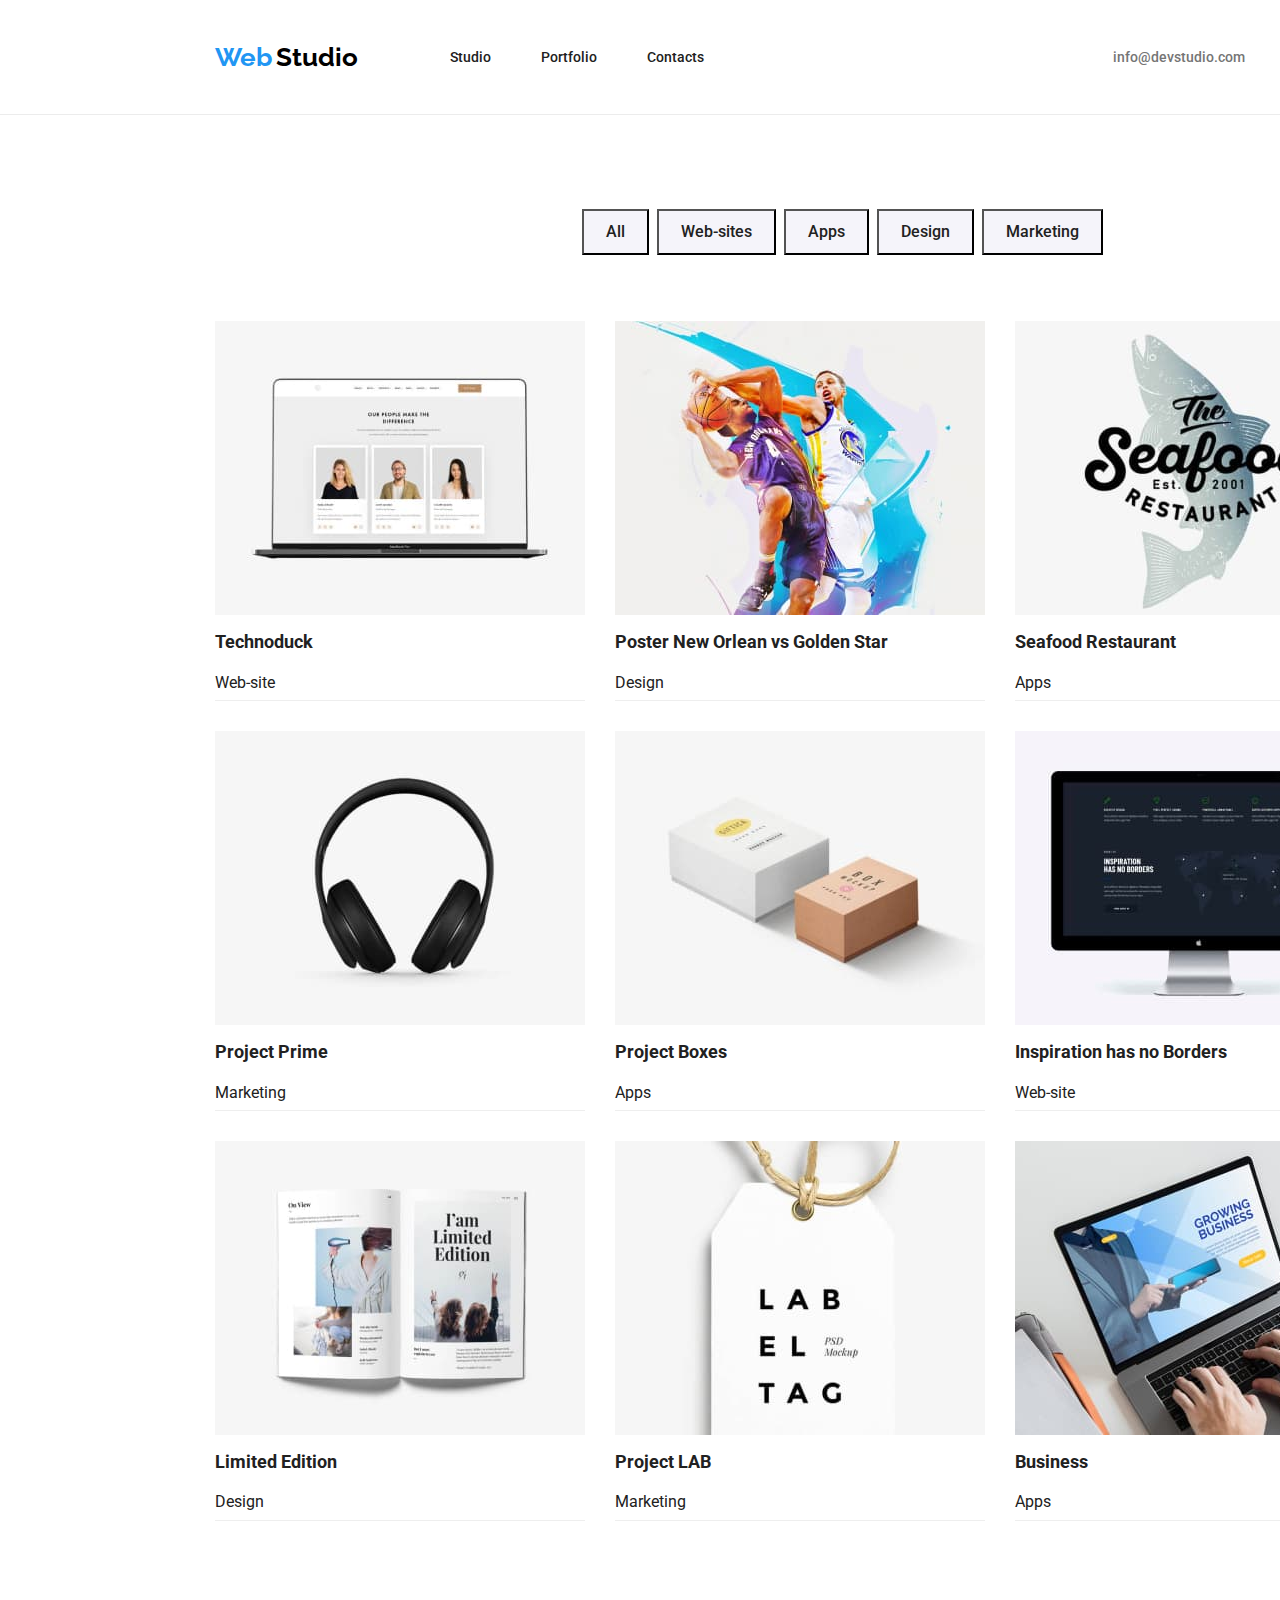
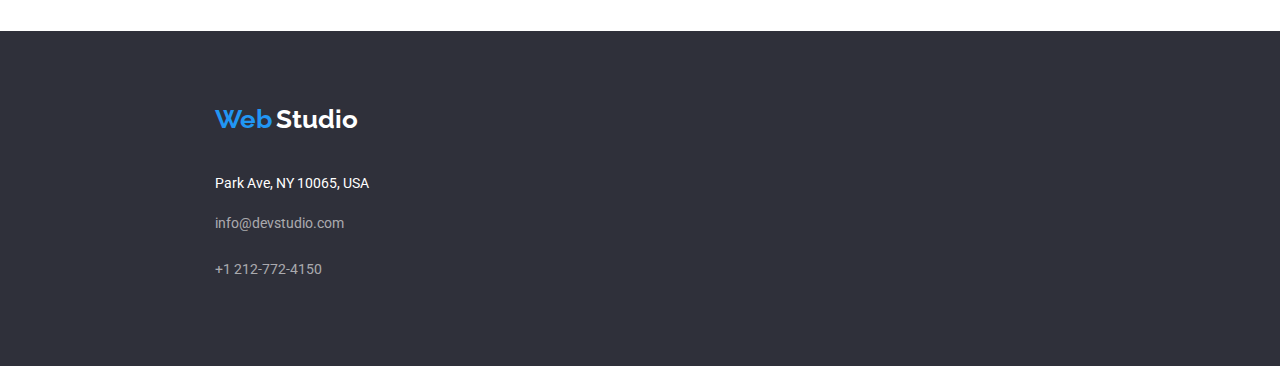
==== commit 9f58c789: "Finished the layout" ====
--- a/portfolio.html
+++ b/portfolio.html
@@ -144,8 +144,8 @@
 
     <address class="address-footer">Park Ave, NY 10065, USA</address>
     <address class="contacts-footer">
-        <a href="mailto:info@devstudio.com" >info@devstudio.com</a><br />
-        <a href="tel:+1212-772-4150">+1 212-772-4150</a>
+        <a href="mailto:info@devstudio.com" class="mail-footer">info@devstudio.com</a><br />
+        <a href="tel:+1212-772-4150" class="phone-number-footer">+1 212-772-4150</a>
       </address>
     </div>
    </footer>
--- a/css/style.css
+++ b/css/style.css
@@ -278,41 +278,6 @@
     padding-top: 200px;
     padding-bottom: 30px;
 }
-
-.what-we-do h2{
-    padding-top: 94px;
-    padding-bottom: 50px;
-}
-
-.what-we-do ul{
-    display: flex;
-    flex-direction: row;
-    margin: 215px;
-    justify-content: center;
-    align-items: center;
-    width: 1170px;
-    gap: 30px;
-    padding-top: 50px;
-    padding-bottom: 94px;
-}
-
-.team h2 {
-    padding-top: 94px;
-    padding-bottom: 50px;
-}
-
-.team ul{
-    display: flex;
-    flex-direction: row;
-    margin: 215px;
-    justify-content: center;
-    align-items: center;
-    width: 1170px;
-    gap: 30px;
-    padding-top: 50px;
-    padding-bottom: 94px;
-}
-
 .values{
     display: flex;
     flex-wrap: wrap;
@@ -322,14 +287,71 @@
     width: 1170px;
     margin-left: 215px;
     margin-right: 215px;
+}
+
+.values h3{
     padding-top: 94px;
+}
+.values p{
+    text-align: left;
+}
+
+.what-we-do ul{
+    display: flex;
+    flex-direction: row;
+    justify-content: center;
+    align-items: center;
+    width: 1170px;
+    gap: 30px;
+    margin-left: 215px;
+    margin-right: 215px;
+    margin-bottom: 94px;
+}
+
+.what-we-do h2{
+    padding-bottom: 50px;
+}
+
+
+.team h2 {
+    padding-top: 94px;
+    padding-bottom: 50px;
+}
+
+
+.team ul{
+    display: flex;
+    flex-direction: row;
+    justify-content: center;
+    align-items: center;
+    width: 1170px;
+    gap: 30px;
+    margin-left: 215px;
+    margin-right: 215px;
     padding-bottom: 94px;
+}
+
+.team-page1 h4 {
+    padding-top: 30px;
+    padding-bottom: 10px;
+}
+
+.team-page1 p {
+    padding-top: 10px;
+    padding-bottom: 30px;
 }
 
 .value-item {
     flex-basis: calc((100% - 120px) / 4);
 }
 
+.value-item h3 {
+    padding-bottom: 10px;
+   }
+   
+.solutions-for-business{
+    height: 600px;
+   }
 
 .solutions-for-business button {
     display: flex;
@@ -342,12 +364,19 @@
     padding-right: 19px;
 }
 
+.solutions-for-business h1 {
+    line-height: 60px;
+    padding-bottom: 30px;
+    margin: 0px;
+}
+
+
 
 .portfolio-container {
     width: 1170px;
     margin-left: 215px;
     margin-right: 215px;
-    margin-bottom: 345px;
+    padding-bottom: 94px;
 }
 
 .types-of-projects ul {
@@ -359,6 +388,7 @@
     margin: 0 auto;
     padding-top: 94px;
     padding-bottom: 50px;
+    white-space: nowrap;
 }
 
 .types-of-projects button {
@@ -376,18 +406,18 @@
 
   .items {
     flex-basis: calc((100% - 90px) / 3);
+    border-bottom: 1px solid #EEEEEE;
   }
 
-  .address-container {
-    margin-left: 215px;
-  }
 
   .container {
     width: 1600px;
+    align-items: center;
 }
 
 .global-header {
     border-bottom: 1px solid #ececec;
+    margin-bottom: 0px;
 }
 
 .contacts-header2 {
@@ -400,17 +430,32 @@
     padding-bottom: 32px;
 }
 
+.address{
+padding-top: 0px;
+}
+
 .address-container {
     padding-top: 60px;
     padding-bottom: 28px;
+    margin-left: 215px;
+}
+
+.team-page1 {
+    margin-bottom: 0px;
 }
 
 .address-footer{
     padding-top: 28px;
     padding-bottom: 12px;
 }
-.contacts-footer {
+
+.contacts-footer .mail-footer {
+    display: flex;
+    padding-top: 12px;
+}
+
+.contacts-footer .phone-number-footer {
+    display: flex;
     padding-top: 12px;
     padding-bottom: 60px;
-    gap: 12px;
-}
+}
